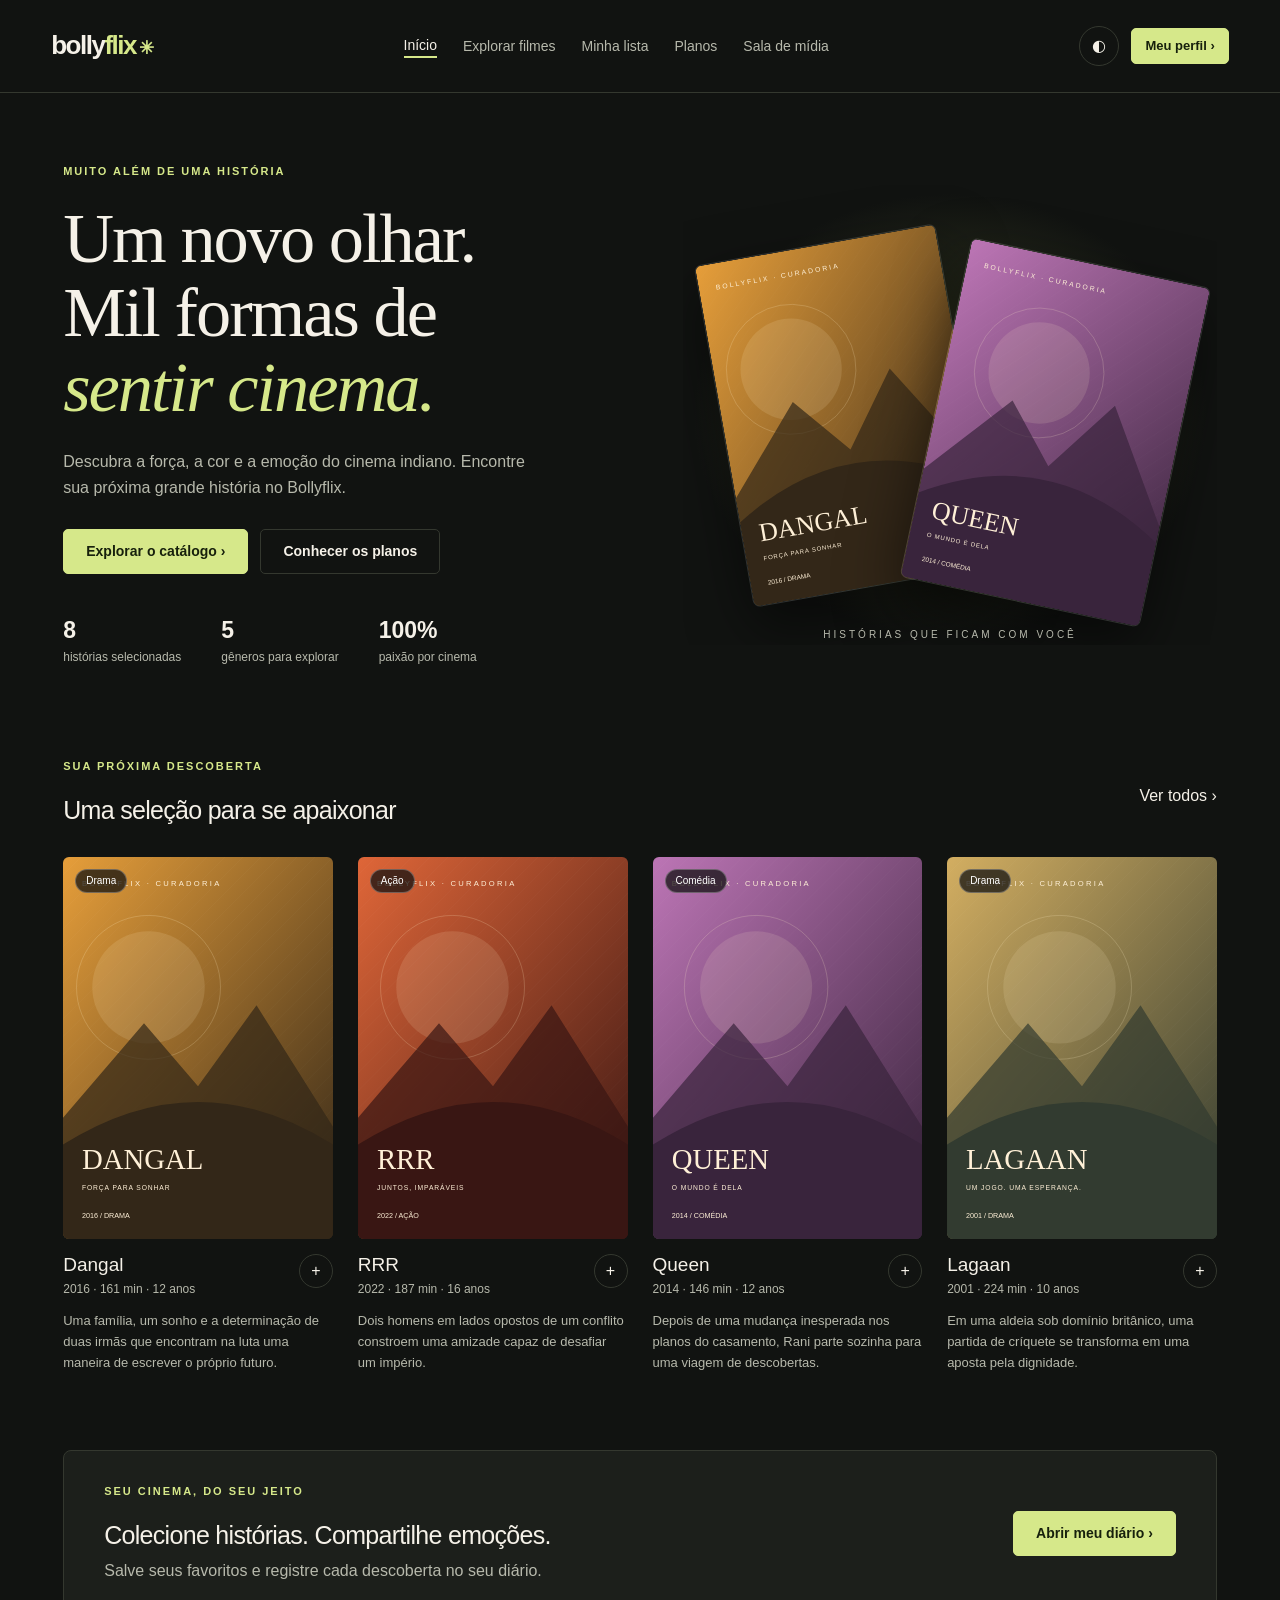
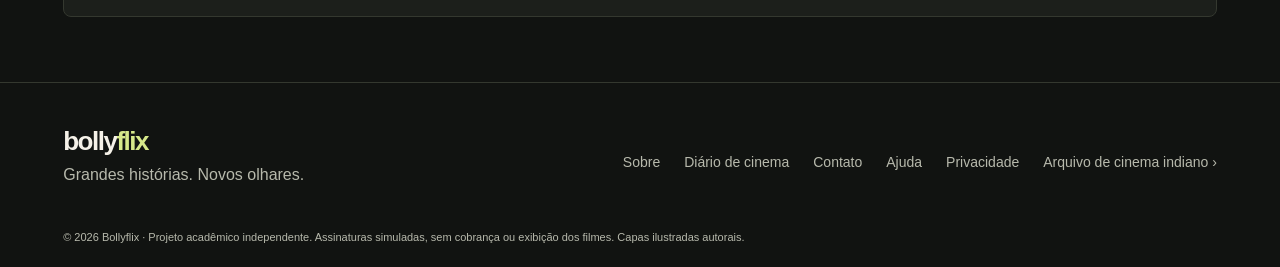
==== index.html @ b646b5c5 "Cria projeto acadêmico Bollyflix com catálogo e persistência local" ====
<!doctype html>
<html lang="pt-BR">
<head>
    <meta charset="utf-8">
    <meta name="viewport" content="width=device-width, initial-scale=1">
    <meta name="description" content="Bollyflix: descubra histórias do cinema indiano. Projeto estudantil de catálogo e assinaturas simuladas.">
    <title>Início · Bollyflix</title>
    <link rel="stylesheet" href="vendor/bootstrap.min.css">
    <link rel="stylesheet" href="css/style.css">
    <style>.page-kicker { letter-spacing: .18em; text-transform: uppercase; }</style>
    <script src="js/data.js" defer></script>
    <script src="js/app.js" defer></script>
</head>
<body>
    <a class="skip" href="#principal">Pular para o conteúdo</a>
    <header id="cabecalho"></header>
    <main id="principal" class="container" tabindex="-1"></main>
    <footer id="rodape"></footer>
    <div id="aviso" class="toast-message" role="status" aria-live="polite"></div>
    <noscript>Ative o JavaScript para acessar o catálogo e os recursos locais do Bollyflix.</noscript>
</body>
</html>
---- css/style.css ----
:root{--bg:#111311;--surface:#1c1f1b;--text:#f5f1e8;--muted:#b7b9ac;--line:#34382f;--accent:#d6e88a;--ink:#17200c;--danger:#ffb3aa;color-scheme:dark}*{box-sizing:border-box}body{margin:0;background:var(--bg);color:var(--text);font-family:Arial,Helvetica,sans-serif;font-size:16px;line-height:1.6}body.light{--bg:#f4f3eb;--surface:#e8e9df;--text:#1c251b;--muted:#515c4b;--line:#c4cbb9;--accent:#516a1c;--ink:#fff;--danger:#a2251d;color-scheme:light}a{color:inherit;text-decoration:none}a:hover{color:var(--accent)}button,input,select,textarea{font:inherit}button,a,input,select,textarea{touch-action:manipulation}button{cursor:pointer}.container{width:min(1280px,92%);margin:auto;max-width:1280px}header{border-bottom:1px solid var(--line)}.navbar{display:flex;align-items:center;justify-content:space-between;gap:24px;min-height:92px;padding:16px 0}.brand{font-weight:900;font-size:26px;letter-spacing:-1.5px}.brand span{color:var(--accent)}nav{display:flex;align-items:center;gap:26px}nav a{font-size:14px;color:var(--muted)}nav a[aria-current=page]{color:var(--text);border-bottom:2px solid var(--accent)}.nav-tools{display:flex;gap:12px;align-items:center}.theme{border:1px solid var(--line);background:transparent;color:var(--text);border-radius:50%;width:40px;height:40px}.btn,.button{display:inline-block;border:1px solid var(--accent);background:var(--accent);color:var(--ink);padding:11px 22px;border-radius:5px;font-weight:700;font-size:14px;text-align:center}.btn:hover,.button:hover{background:var(--text);color:var(--bg);border-color:var(--text)}.secondary{background:transparent;color:var(--text);border-color:var(--line)}.small{padding:7px 13px;font-size:13px}.hero{display:grid;grid-template-columns:1.05fr 1fr;gap:60px;align-items:center;padding:70px 0 55px}.page-kicker{color:var(--accent);font-size:11px;font-weight:700;margin-bottom:20px}.hero h1{font-family:Georgia,serif;font-size:clamp(42px,5.5vw,76px);line-height:1.06;letter-spacing:-2px;max-width:650px;margin:0 0 25px}.hero h1 em{font-weight:400;color:var(--accent)}.hero p{color:var(--muted);max-width:480px}.actions{display:flex;flex-wrap:wrap;gap:12px;margin-top:28px}.hero-art{position:relative;display:flex;align-items:center;justify-content:center;height:460px;background:radial-gradient(ellipse,#454b2b 0,transparent 68%);overflow:hidden}.hero-art img{width:46%;border:1px solid #ffffff22;border-radius:7px;box-shadow:0 25px 60px #0008;transform:rotate(-10deg);position:relative}.hero-art img+img{transform:rotate(12deg);margin-left:-35px;margin-top:35px}.hero-caption{position:absolute;bottom:2px;font-size:10px;letter-spacing:3px;color:var(--muted)}.stats{display:flex;gap:40px;margin-top:38px;color:var(--muted);font-size:12px}.stats strong{display:block;color:var(--text);font-size:23px}.section-head{display:flex;align-items:center;justify-content:space-between;gap:20px;margin:35px 0 24px}h2{font-size:25px;letter-spacing:-.7px}h3{font-size:19px}p{margin-top:0}.grid{display:grid;grid-template-columns:repeat(4,minmax(0,1fr));gap:25px}.card{background:transparent;color:var(--text);border:0;min-width:0}.poster{display:block;position:relative;overflow:hidden;border-radius:6px;background:var(--surface)}.poster img{width:100%;aspect-ratio:6/8.5;object-fit:cover;transition:transform .3s}.poster:hover img{transform:scale(1.035)}.badge-genre{position:absolute;left:12px;top:12px;font-size:10px;background:#111b;color:#fff;padding:3px 10px;border:1px solid #ffffff44;border-radius:20px}.film-info{display:flex;align-items:start;justify-content:space-between;gap:10px;margin-top:15px}.film-info h3{margin:0 0 3px}.meta{color:var(--muted);font-size:12px}.heart{background:none;border:1px solid var(--line);color:var(--text);border-radius:50%;min-width:34px;height:34px}.heart[aria-pressed=true]{background:var(--accent);color:var(--ink)}.description{color:var(--muted);font-size:13px;margin-top:12px}.band{margin:60px 0;padding:32px 40px;border:1px solid var(--line);border-radius:8px;display:flex;align-items:center;justify-content:space-between;gap:25px;background:var(--surface)}.band h2{margin-top:0}.band p{color:var(--muted);margin-bottom:0}.page-title{padding-top:48px;margin-bottom:30px}.page-title h1{font-family:Georgia,serif;font-size:44px;margin:0 0 14px}.page-title p{color:var(--muted);max-width:720px}.filters{display:flex;gap:16px;align-items:end;flex-wrap:wrap;margin-bottom:25px}.filters label{flex:1;min-width:180px}label{display:block;font-size:14px;margin-bottom:16px}input,select,textarea,.form-control,.form-select{display:block;width:100%;margin-top:8px;border:1px solid var(--line);background:var(--surface);color:var(--text);border-radius:5px;padding:12px}input::placeholder,textarea::placeholder{color:var(--muted)}input:hover,select:hover,textarea:hover{border-color:var(--muted)}input:focus,textarea:focus,select:focus{outline:2px solid var(--accent);outline-offset:3px;background:var(--surface);color:var(--text)}input:invalid:not(:placeholder-shown),textarea:invalid:not(:placeholder-shown){border-color:var(--danger)}:focus-visible{outline:2px solid var(--accent);outline-offset:4px}.panel{background:var(--surface);border:1px solid var(--line);border-radius:8px;padding:28px;margin-bottom:24px}.two-col{display:grid;grid-template-columns:1fr 1fr;gap:30px}.narrow{max-width:750px}.muted{color:var(--muted)}.empty{padding:50px;text-align:center;border:1px dashed var(--line);border-radius:8px}.plans{display:grid;grid-template-columns:repeat(3,1fr);gap:24px}.plan{position:relative;padding:30px;background:var(--surface);border:1px solid var(--line);border-radius:8px}.plan.featured{border-color:var(--accent)}.price{font-size:35px;font-weight:bold}.price small{font-size:13px;font-weight:400;color:var(--muted)}.plan ul{padding-left:20px;color:var(--muted);min-height:120px}.table-wrap{overflow-x:auto;margin:30px 0}table{width:100%;border-collapse:collapse;min-width:560px}th,td{text-align:left;border-bottom:1px solid var(--line);padding:16px}th{color:var(--accent)}.detail{display:grid;grid-template-columns:320px 1fr;gap:55px;margin:50px 0}.detail img{width:100%;border-radius:8px}.detail h1{font-family:Georgia,serif;font-size:60px}.chips{display:flex;gap:14px;flex-wrap:wrap;margin:20px 0}.chips span{border:1px solid var(--line);padding:4px 12px;font-size:13px;border-radius:4px}video,audio{width:100%;margin:18px 0}video{background:#000;max-height:420px}details{padding:20px;border-bottom:1px solid var(--line)}summary{cursor:pointer;font-weight:bold}details p{margin-top:15px;color:var(--muted)}footer{border-top:1px solid var(--line);margin-top:65px;padding:38px 0 20px}.footer-top{display:flex;justify-content:space-between;gap:30px}.footer-links{display:flex;gap:24px;flex-wrap:wrap;font-size:13px;color:var(--muted)}.fine{font-size:11px;color:var(--muted);padding-top:25px}.toast-message{position:fixed;bottom:24px;right:24px;background:var(--accent);color:var(--ink);padding:15px 24px;z-index:100;max-width:90%;border-radius:6px;display:none}.toast-message.visible{display:block}.skip{position:absolute;top:-70px;background:var(--accent);color:var(--ink);padding:12px;z-index:200}.skip:focus{top:0}.alert{background:var(--surface);color:var(--text);border:1px solid var(--line);padding:16px;border-radius:5px}.status{color:var(--accent);margin-top:14px}.note-text{white-space:pre-wrap;overflow-wrap:anywhere}#saudacao{font-size:22px}main{min-height:60vh}@media(max-width:900px){.navbar{flex-wrap:wrap;gap:12px}nav{order:3;width:100%;overflow:auto;gap:22px;padding:10px 0}.hero{gap:15px}.hero-art{height:360px}.grid{grid-template-columns:repeat(3,1fr)}.plans{gap:12px}.plan{padding:20px}.detail{grid-template-columns:250px 1fr;gap:25px}}@media(max-width:600px){.hero{grid-template-columns:1fr;padding-top:38px}.hero h1{font-size:49px}.hero-art{height:310px}.hero-art img{width:36%;max-height:270px}.grid{grid-template-columns:repeat(2,minmax(0,1fr));gap:22px 15px}.section-head h2{font-size:21px}.band{padding:25px;display:block}.band .btn{margin-top:20px}.two-col,.plans,.detail{grid-template-columns:1fr}.detail img{max-width:260px;margin:auto}.detail h1{font-size:42px}.footer-top{display:block}.footer-links{margin-top:20px}.page-title h1{font-size:36px}.stats{gap:30px}.nav-tools .btn{padding:8px 12px}.panel{padding:20px}}
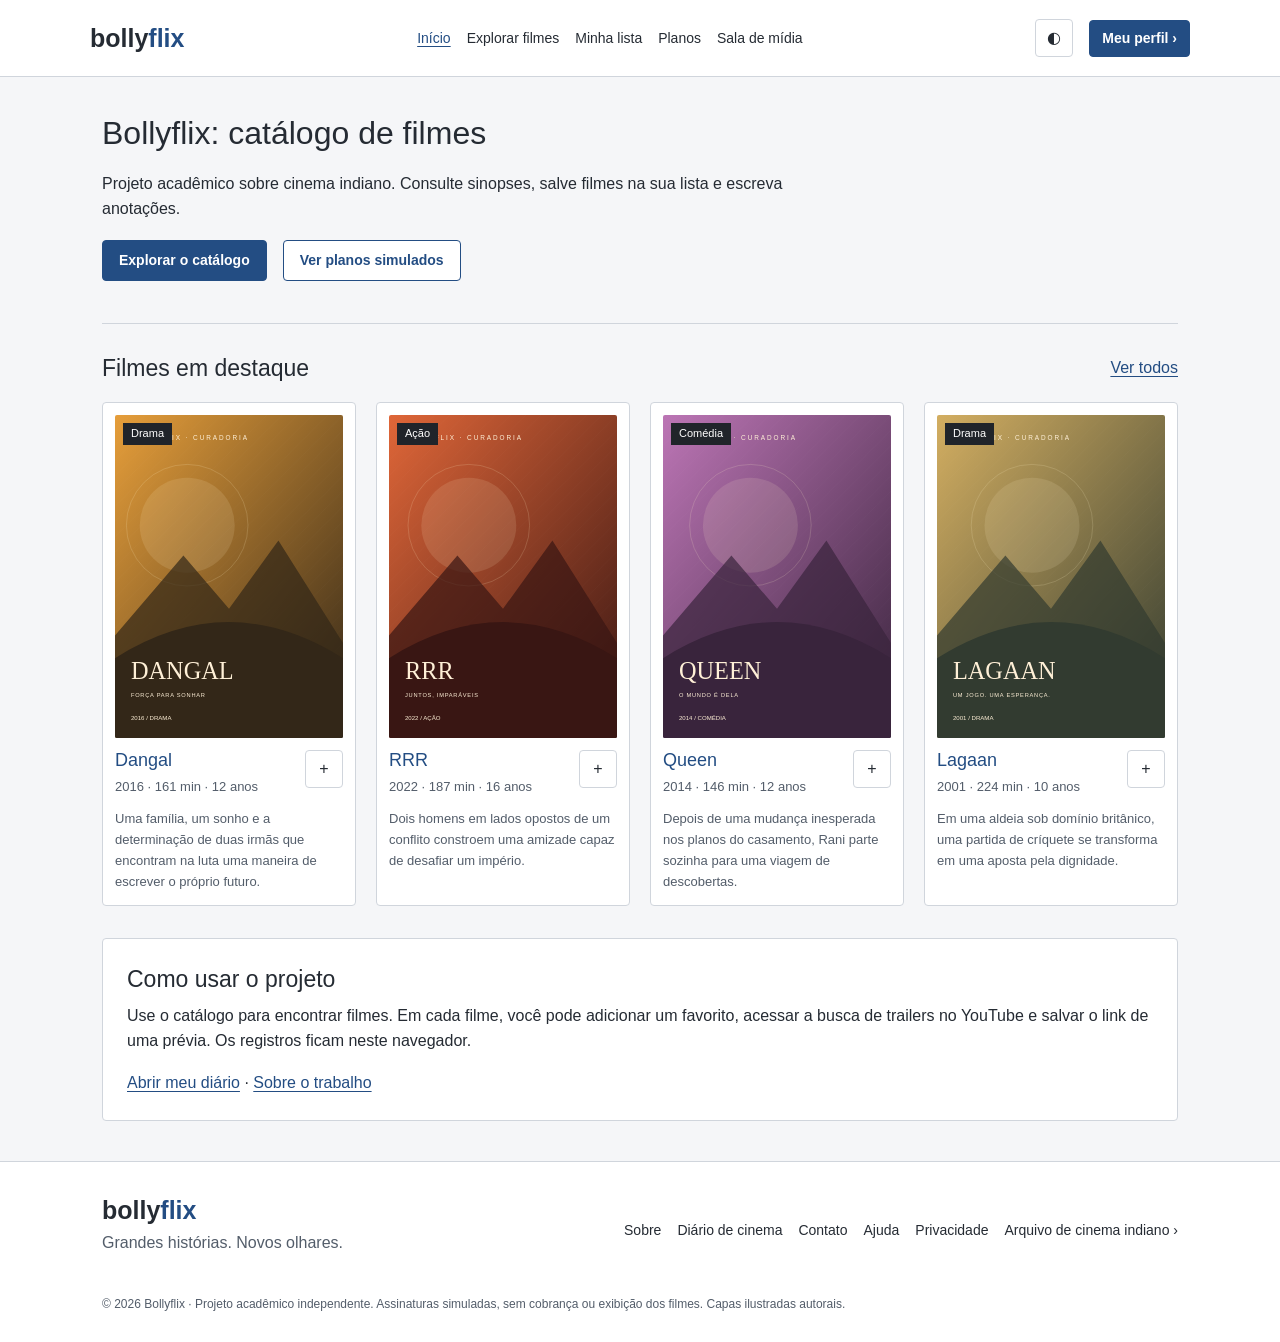
==== commit 961e470e: "Simplifica visual acadêmico e adiciona salvamento de links de prévias" ====
--- a/index.html
+++ b/index.html
@@ -19,4 +19,4 @@
     <div id="aviso" class="toast-message" role="status" aria-live="polite"></div>
     <noscript>Ative o JavaScript para acessar o catálogo e os recursos locais do Bollyflix.</noscript>
 </body>
-</html>+</html>
--- a/css/style.css
+++ b/css/style.css
@@ -1 +1,134 @@
-:root{--bg:#111311;--surface:#1c1f1b;--text:#f5f1e8;--muted:#b7b9ac;--line:#34382f;--accent:#d6e88a;--ink:#17200c;--danger:#ffb3aa;color-scheme:dark}*{box-sizing:border-box}body{margin:0;background:var(--bg);color:var(--text);font-family:Arial,Helvetica,sans-serif;font-size:16px;line-height:1.6}body.light{--bg:#f4f3eb;--surface:#e8e9df;--text:#1c251b;--muted:#515c4b;--line:#c4cbb9;--accent:#516a1c;--ink:#fff;--danger:#a2251d;color-scheme:light}a{color:inherit;text-decoration:none}a:hover{color:var(--accent)}button,input,select,textarea{font:inherit}button,a,input,select,textarea{touch-action:manipulation}button{cursor:pointer}.container{width:min(1280px,92%);margin:auto;max-width:1280px}header{border-bottom:1px solid var(--line)}.navbar{display:flex;align-items:center;justify-content:space-between;gap:24px;min-height:92px;padding:16px 0}.brand{font-weight:900;font-size:26px;letter-spacing:-1.5px}.brand span{color:var(--accent)}nav{display:flex;align-items:center;gap:26px}nav a{font-size:14px;color:var(--muted)}nav a[aria-current=page]{color:var(--text);border-bottom:2px solid var(--accent)}.nav-tools{display:flex;gap:12px;align-items:center}.theme{border:1px solid var(--line);background:transparent;color:var(--text);border-radius:50%;width:40px;height:40px}.btn,.button{display:inline-block;border:1px solid var(--accent);background:var(--accent);color:var(--ink);padding:11px 22px;border-radius:5px;font-weight:700;font-size:14px;text-align:center}.btn:hover,.button:hover{background:var(--text);color:var(--bg);border-color:var(--text)}.secondary{background:transparent;color:var(--text);border-color:var(--line)}.small{padding:7px 13px;font-size:13px}.hero{display:grid;grid-template-columns:1.05fr 1fr;gap:60px;align-items:center;padding:70px 0 55px}.page-kicker{color:var(--accent);font-size:11px;font-weight:700;margin-bottom:20px}.hero h1{font-family:Georgia,serif;font-size:clamp(42px,5.5vw,76px);line-height:1.06;letter-spacing:-2px;max-width:650px;margin:0 0 25px}.hero h1 em{font-weight:400;color:var(--accent)}.hero p{color:var(--muted);max-width:480px}.actions{display:flex;flex-wrap:wrap;gap:12px;margin-top:28px}.hero-art{position:relative;display:flex;align-items:center;justify-content:center;height:460px;background:radial-gradient(ellipse,#454b2b 0,transparent 68%);overflow:hidden}.hero-art img{width:46%;border:1px solid #ffffff22;border-radius:7px;box-shadow:0 25px 60px #0008;transform:rotate(-10deg);position:relative}.hero-art img+img{transform:rotate(12deg);margin-left:-35px;margin-top:35px}.hero-caption{position:absolute;bottom:2px;font-size:10px;letter-spacing:3px;color:var(--muted)}.stats{display:flex;gap:40px;margin-top:38px;color:var(--muted);font-size:12px}.stats strong{display:block;color:var(--text);font-size:23px}.section-head{display:flex;align-items:center;justify-content:space-between;gap:20px;margin:35px 0 24px}h2{font-size:25px;letter-spacing:-.7px}h3{font-size:19px}p{margin-top:0}.grid{display:grid;grid-template-columns:repeat(4,minmax(0,1fr));gap:25px}.card{background:transparent;color:var(--text);border:0;min-width:0}.poster{display:block;position:relative;overflow:hidden;border-radius:6px;background:var(--surface)}.poster img{width:100%;aspect-ratio:6/8.5;object-fit:cover;transition:transform .3s}.poster:hover img{transform:scale(1.035)}.badge-genre{position:absolute;left:12px;top:12px;font-size:10px;background:#111b;color:#fff;padding:3px 10px;border:1px solid #ffffff44;border-radius:20px}.film-info{display:flex;align-items:start;justify-content:space-between;gap:10px;margin-top:15px}.film-info h3{margin:0 0 3px}.meta{color:var(--muted);font-size:12px}.heart{background:none;border:1px solid var(--line);color:var(--text);border-radius:50%;min-width:34px;height:34px}.heart[aria-pressed=true]{background:var(--accent);color:var(--ink)}.description{color:var(--muted);font-size:13px;margin-top:12px}.band{margin:60px 0;padding:32px 40px;border:1px solid var(--line);border-radius:8px;display:flex;align-items:center;justify-content:space-between;gap:25px;background:var(--surface)}.band h2{margin-top:0}.band p{color:var(--muted);margin-bottom:0}.page-title{padding-top:48px;margin-bottom:30px}.page-title h1{font-family:Georgia,serif;font-size:44px;margin:0 0 14px}.page-title p{color:var(--muted);max-width:720px}.filters{display:flex;gap:16px;align-items:end;flex-wrap:wrap;margin-bottom:25px}.filters label{flex:1;min-width:180px}label{display:block;font-size:14px;margin-bottom:16px}input,select,textarea,.form-control,.form-select{display:block;width:100%;margin-top:8px;border:1px solid var(--line);background:var(--surface);color:var(--text);border-radius:5px;padding:12px}input::placeholder,textarea::placeholder{color:var(--muted)}input:hover,select:hover,textarea:hover{border-color:var(--muted)}input:focus,textarea:focus,select:focus{outline:2px solid var(--accent);outline-offset:3px;background:var(--surface);color:var(--text)}input:invalid:not(:placeholder-shown),textarea:invalid:not(:placeholder-shown){border-color:var(--danger)}:focus-visible{outline:2px solid var(--accent);outline-offset:4px}.panel{background:var(--surface);border:1px solid var(--line);border-radius:8px;padding:28px;margin-bottom:24px}.two-col{display:grid;grid-template-columns:1fr 1fr;gap:30px}.narrow{max-width:750px}.muted{color:var(--muted)}.empty{padding:50px;text-align:center;border:1px dashed var(--line);border-radius:8px}.plans{display:grid;grid-template-columns:repeat(3,1fr);gap:24px}.plan{position:relative;padding:30px;background:var(--surface);border:1px solid var(--line);border-radius:8px}.plan.featured{border-color:var(--accent)}.price{font-size:35px;font-weight:bold}.price small{font-size:13px;font-weight:400;color:var(--muted)}.plan ul{padding-left:20px;color:var(--muted);min-height:120px}.table-wrap{overflow-x:auto;margin:30px 0}table{width:100%;border-collapse:collapse;min-width:560px}th,td{text-align:left;border-bottom:1px solid var(--line);padding:16px}th{color:var(--accent)}.detail{display:grid;grid-template-columns:320px 1fr;gap:55px;margin:50px 0}.detail img{width:100%;border-radius:8px}.detail h1{font-family:Georgia,serif;font-size:60px}.chips{display:flex;gap:14px;flex-wrap:wrap;margin:20px 0}.chips span{border:1px solid var(--line);padding:4px 12px;font-size:13px;border-radius:4px}video,audio{width:100%;margin:18px 0}video{background:#000;max-height:420px}details{padding:20px;border-bottom:1px solid var(--line)}summary{cursor:pointer;font-weight:bold}details p{margin-top:15px;color:var(--muted)}footer{border-top:1px solid var(--line);margin-top:65px;padding:38px 0 20px}.footer-top{display:flex;justify-content:space-between;gap:30px}.footer-links{display:flex;gap:24px;flex-wrap:wrap;font-size:13px;color:var(--muted)}.fine{font-size:11px;color:var(--muted);padding-top:25px}.toast-message{position:fixed;bottom:24px;right:24px;background:var(--accent);color:var(--ink);padding:15px 24px;z-index:100;max-width:90%;border-radius:6px;display:none}.toast-message.visible{display:block}.skip{position:absolute;top:-70px;background:var(--accent);color:var(--ink);padding:12px;z-index:200}.skip:focus{top:0}.alert{background:var(--surface);color:var(--text);border:1px solid var(--line);padding:16px;border-radius:5px}.status{color:var(--accent);margin-top:14px}.note-text{white-space:pre-wrap;overflow-wrap:anywhere}#saudacao{font-size:22px}main{min-height:60vh}@media(max-width:900px){.navbar{flex-wrap:wrap;gap:12px}nav{order:3;width:100%;overflow:auto;gap:22px;padding:10px 0}.hero{gap:15px}.hero-art{height:360px}.grid{grid-template-columns:repeat(3,1fr)}.plans{gap:12px}.plan{padding:20px}.detail{grid-template-columns:250px 1fr;gap:25px}}@media(max-width:600px){.hero{grid-template-columns:1fr;padding-top:38px}.hero h1{font-size:49px}.hero-art{height:310px}.hero-art img{width:36%;max-height:270px}.grid{grid-template-columns:repeat(2,minmax(0,1fr));gap:22px 15px}.section-head h2{font-size:21px}.band{padding:25px;display:block}.band .btn{margin-top:20px}.two-col,.plans,.detail{grid-template-columns:1fr}.detail img{max-width:260px;margin:auto}.detail h1{font-size:42px}.footer-top{display:block}.footer-links{margin-top:20px}.page-title h1{font-size:36px}.stats{gap:30px}.nav-tools .btn{padding:8px 12px}.panel{padding:20px}}
+:root {
+    --bg: #20242a;
+    --surface: #2b3038;
+    --text: #f1f3f5;
+    --muted: #c0c7d0;
+    --line: #555e6b;
+    --accent: #a9caff;
+    --ink: #152237;
+    --danger: #ffb4b4;
+    color-scheme: dark;
+}
+body.light {
+    --bg: #f5f6f8;
+    --surface: #ffffff;
+    --text: #252b33;
+    --muted: #535d6a;
+    --line: #d0d5dc;
+    --accent: #234d83;
+    --ink: #ffffff;
+    --danger: #b22424;
+    color-scheme: light;
+}
+* { box-sizing: border-box; }
+body { margin: 0; background: var(--bg); color: var(--text); font: 16px/1.6 Arial, sans-serif; }
+a { color: var(--accent); text-decoration: underline; text-underline-offset: 3px; }
+a:hover { color: var(--text); }
+button, input, select, textarea { font: inherit; }
+button { cursor: pointer; }
+.container { width: min(1100px, 92%); max-width: 1100px; margin: auto; }
+header { background: var(--surface); border-bottom: 1px solid var(--line); }
+.navbar { display: flex; align-items: center; flex-wrap: wrap; justify-content: space-between; gap: 16px; padding: 18px 0; }
+.brand { color: var(--text); font-size: 25px; font-weight: bold; text-decoration: none; }
+.brand span { color: var(--accent); }
+nav, .nav-tools, .actions, .film-info, .section-head, .footer-top, .footer-links, .filters, .chips { display: flex; gap: 16px; }
+nav { flex-wrap: wrap; align-items: center; }
+nav a { color: var(--text); font-size: 14px; text-decoration: none; }
+nav a:hover, nav a[aria-current=page] { color: var(--accent); text-decoration: underline; }
+.nav-tools { align-items: center; }
+.theme, .heart { border: 1px solid var(--line); background: var(--surface); color: var(--text); border-radius: 4px; min-width: 38px; min-height: 38px; }
+.btn, .button { display: inline-block; border: 1px solid var(--accent); background: var(--accent); color: var(--ink); border-radius: 4px; padding: 9px 16px; font-size: 14px; font-weight: bold; text-decoration: none; }
+.btn:hover, .button:hover { background: var(--text); border-color: var(--text); color: var(--bg); }
+.secondary { background: var(--surface); color: var(--accent); }
+.small { padding: 7px 12px; }
+main { min-height: 65vh; }
+h1 { font-size: 32px; line-height: 1.3; margin: 0 0 16px; }
+h2 { font-size: 23px; line-height: 1.4; }
+h3 { font-size: 19px; }
+p { margin: 0 0 16px; }
+.intro { padding: 36px 0 24px; border-bottom: 1px solid var(--line); }
+.intro p { max-width: 720px; }
+.actions { flex-wrap: wrap; margin: 18px 0; }
+.page-title { padding-top: 32px; margin-bottom: 28px; }
+.page-title p, .muted, .meta, .description, .fine { color: var(--muted); }
+.page-kicker { font-size: 11px; color: var(--muted); margin-bottom: 8px; }
+.section-head { align-items: center; justify-content: space-between; margin: 28px 0 18px; }
+.section-head h2 { margin: 0; }
+.grid { display: grid; grid-template-columns: repeat(4, minmax(0, 1fr)); gap: 20px; }
+.card { min-width: 0; padding: 12px; background: var(--surface); border: 1px solid var(--line); color: var(--text); border-radius: 4px; }
+.poster { position: relative; display: block; }
+.poster img { width: 100%; aspect-ratio: 6 / 8.5; object-fit: cover; border-radius: 2px; }
+.badge-genre { position: absolute; top: 8px; left: 8px; padding: 2px 8px; font-size: 11px; background: #20242a; color: #fff; }
+.film-info { justify-content: space-between; align-items: start; gap: 8px; margin-top: 12px; }
+.film-info h3 { margin: 0 0 5px; font-size: 18px; }
+.film-info a { text-decoration: none; }
+.heart[aria-pressed=true] { background: var(--accent); color: var(--ink); }
+.meta, .description { font-size: 13px; }
+.description { margin: 12px 0 0; }
+.panel, .band, .plan { padding: 24px; background: var(--surface); border: 1px solid var(--line); border-radius: 4px; margin-bottom: 24px; }
+.panel h2, .band h2 { margin-top: 0; }
+.home-info, .band { margin-top: 32px; }
+.band { display: flex; align-items: center; justify-content: space-between; gap: 20px; }
+.two-col { display: grid; grid-template-columns: 1fr 1fr; gap: 24px; }
+.plans { display: grid; grid-template-columns: repeat(3, 1fr); gap: 20px; }
+.plan.featured { border: 2px solid var(--accent); }
+.plan ul { padding-left: 20px; min-height: 120px; }
+.price { font-size: 28px; font-weight: bold; }
+.price small { font-size: 12px; font-weight: normal; }
+.narrow { max-width: 750px; }
+.filters { align-items: end; flex-wrap: wrap; margin-bottom: 20px; }
+.filters label { flex: 1; min-width: 180px; }
+label { display: block; font-size: 14px; margin-bottom: 16px; }
+input, select, textarea, .form-control, .form-select { display: block; width: 100%; padding: 10px; margin-top: 6px; border: 1px solid var(--line); background: var(--surface); color: var(--text); border-radius: 4px; }
+input::placeholder, textarea::placeholder { color: var(--muted); }
+input:hover, select:hover, textarea:hover { border-color: var(--accent); }
+input:focus, select:focus, textarea:focus { outline: 2px solid var(--accent); outline-offset: 2px; background: var(--surface); color: var(--text); }
+input:invalid:not(:placeholder-shown), textarea:invalid:not(:placeholder-shown) { border-color: var(--danger); }
+:focus-visible { outline: 2px solid var(--accent); outline-offset: 3px; }
+.table-wrap { overflow-x: auto; margin: 24px 0; }
+table { width: 100%; border-collapse: collapse; min-width: 540px; }
+th, td { border: 1px solid var(--line); padding: 12px; text-align: left; }
+th { background: var(--surface); }
+caption { color: var(--muted); }
+.detail { display: grid; grid-template-columns: 250px 1fr; gap: 32px; margin: 32px 0; }
+.detail > img { width: 100%; }
+.chips { flex-wrap: wrap; gap: 8px; margin: 18px 0; }
+.chips span { padding: 3px 8px; font-size: 13px; border: 1px solid var(--line); }
+video, audio { width: 100%; margin: 16px 0; }
+video { max-height: 360px; background: #000; }
+.trailer-form { max-width: 650px; margin-top: 24px; }
+#trailer-player iframe { display: block; width: min(100%, 800px); aspect-ratio: 16 / 9; border: 0; margin: 20px 0; }
+details { padding: 16px; border-bottom: 1px solid var(--line); }
+summary { cursor: pointer; font-weight: bold; }
+details p { margin-top: 12px; }
+.empty { padding: 30px; border: 1px dashed var(--line); text-align: center; }
+.alert { background: var(--surface); color: var(--text); border: 1px solid var(--line); border-radius: 4px; padding: 16px; }
+.status { color: var(--accent); margin-top: 14px; }
+.note-text { white-space: pre-wrap; overflow-wrap: anywhere; }
+#saudacao { font-size: 20px; }
+footer { margin-top: 40px; border-top: 1px solid var(--line); padding: 28px 0; background: var(--surface); }
+.footer-top { justify-content: space-between; flex-wrap: wrap; }
+.footer-links { flex-wrap: wrap; max-width: 650px; }
+.fine { font-size: 12px; margin-top: 24px; }
+.toast-message { display: none; position: fixed; bottom: 20px; right: 20px; max-width: 90%; padding: 14px 20px; background: var(--accent); color: var(--ink); border-radius: 4px; z-index: 100; }
+.toast-message.visible { display: block; }
+.skip { position: absolute; top: -70px; padding: 12px; background: var(--accent); color: var(--ink); z-index: 200; }
+.skip:focus { top: 0; }
+@media (max-width: 900px) {
+    header nav { order: 3; width: 100%; }
+    .grid { grid-template-columns: repeat(3, minmax(0, 1fr)); }
+    .plan { padding: 16px; }
+}
+@media (max-width: 600px) {
+    h1 { font-size: 27px; }
+    h2 { font-size: 21px; }
+    .grid { grid-template-columns: repeat(2, minmax(0, 1fr)); gap: 12px; }
+    .card { padding: 10px; }
+    .film-info { flex-wrap: wrap; }
+    .two-col, .plans, .detail { grid-template-columns: 1fr; }
+    .detail > img { max-width: 220px; }
+    .band { display: block; padding: 20px; }
+    .panel { padding: 18px; }
+    .plan ul { min-height: auto; }
+    .section-head { flex-wrap: wrap; gap: 8px; }
+}
